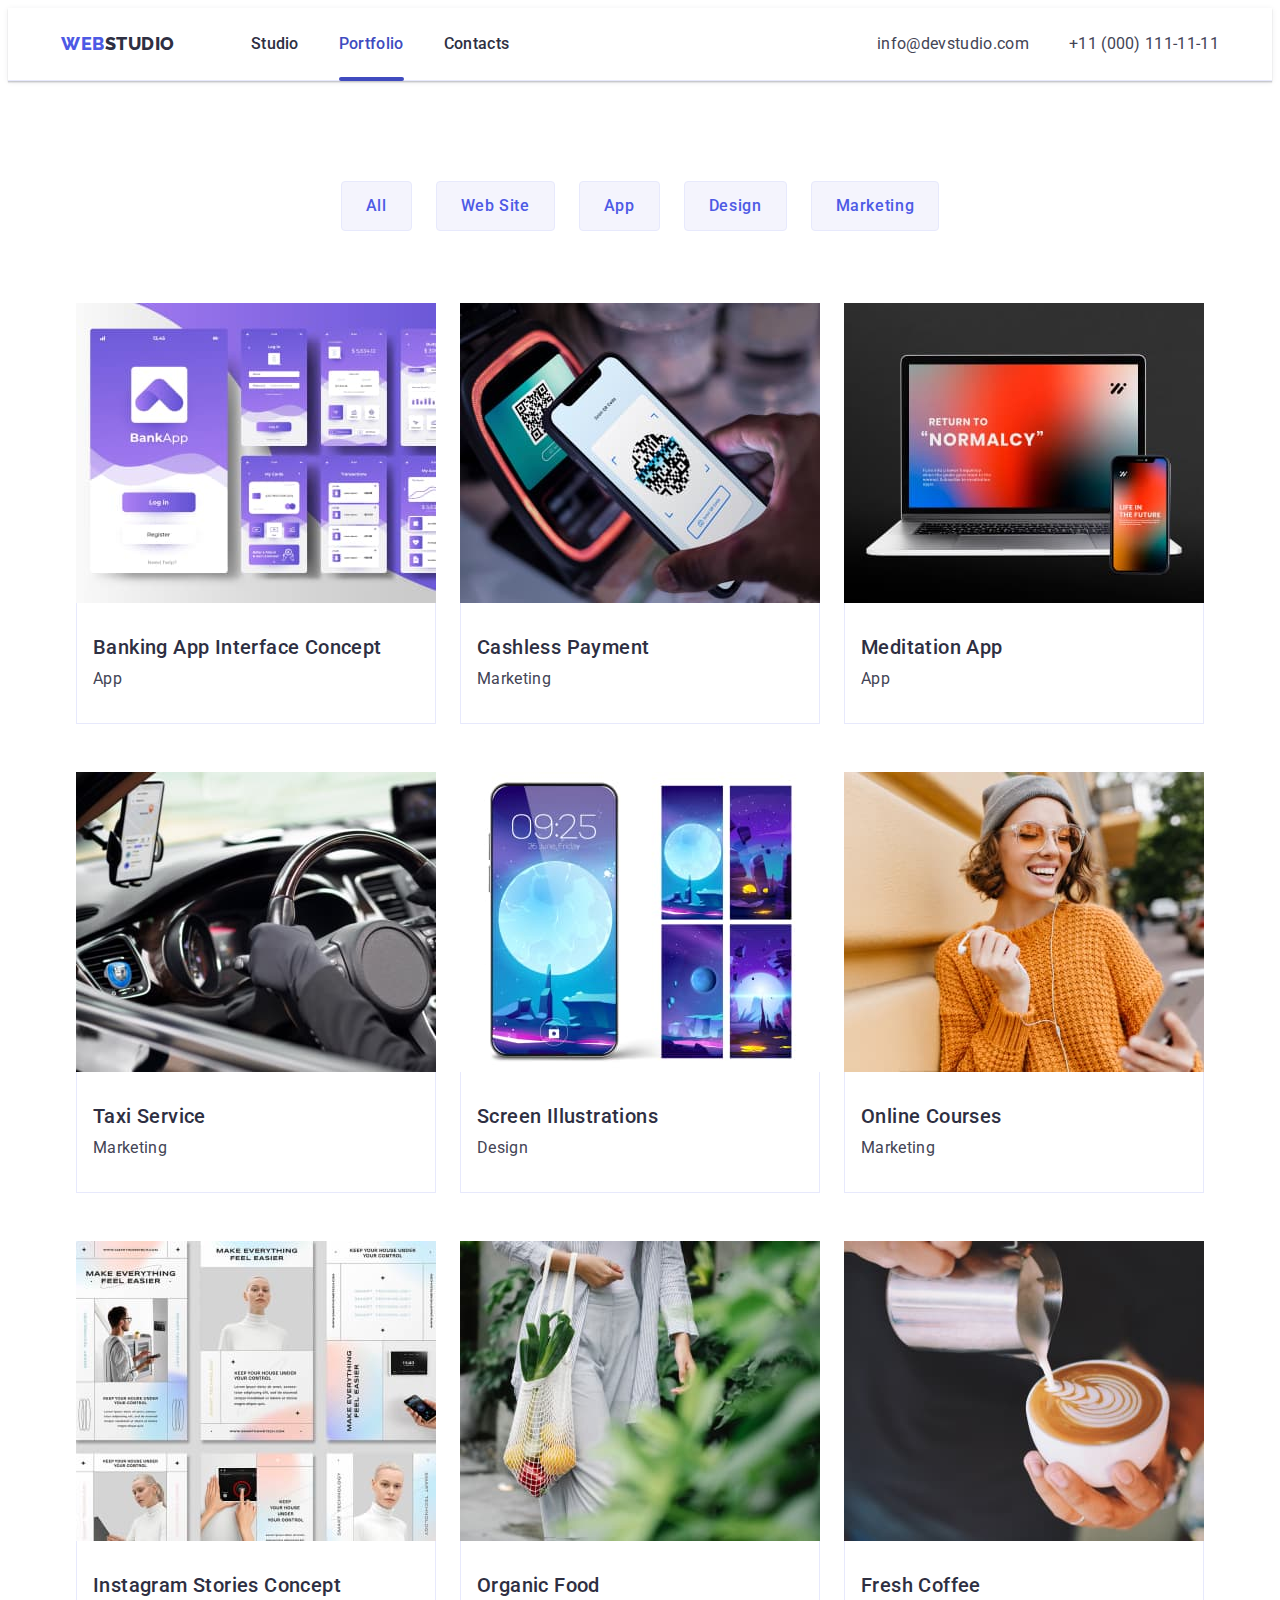
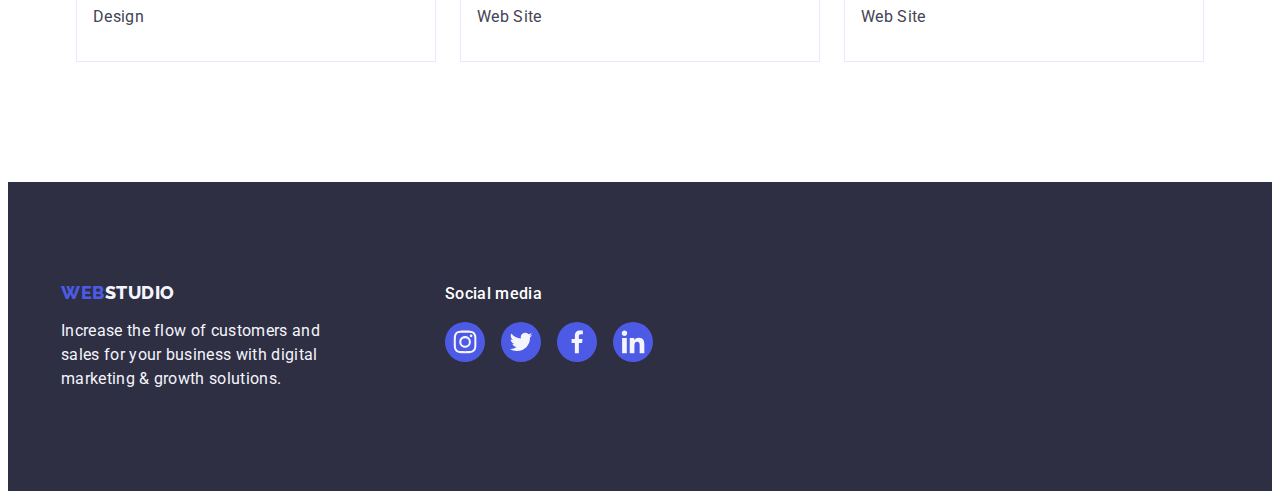
==== portfolio.html @ 753bb424 "start" ====
<!DOCTYPE html>
<html lang="en">
  <head>
    <meta charset="UTF-8" />
    <meta http-equiv="X-UA-Compatible" content="IE=edge" />
    <meta name="viewport" content="width=device-width, initial-scale=1.0" />

    <link rel="preconnect" href="https://fonts.googleapis.com" />
    <link rel="preconnect" href="https://fonts.gstatic.com" crossorigin />
    <link
      href="https://fonts.googleapis.com/css2?family=Raleway:wght@800&family=Roboto:wght@400;500;700&display=swap"
      rel="stylesheet"
    />

    <title>Web Studio</title>
    <link
      rel="stylesheet"
      href="https://cdnjs.cloudflare.com/ajax/libs/modern-normalize/2.0.0/modern-normalize.min.css"
      integrity="sha512-4xo8blKMVCiXpTaLzQSLSw3KFOVPWhm/TRtuPVc4WG6kUgjH6J03IBuG7JZPkcWMxJ5huwaBpOpnwYElP/m6wg=="
      crossorigin="anonymous"
      referrerpolicy="no-referrer"
    />
    <link rel="stylesheet" href="./css/style.css" />
  </head>
  <body class="body">
    <header class="header">
      <div class="container header-container">
        <nav class="header-nav">
          <a class="header-name link" href="./index.html"
            >Web<span class="name-logo">Studio</span></a
          >
          <ul class="header-page list">
            <li>
              <a class="header-menu link" href="./index.html">Studio</a>
            </li>
            <li>
              <a class="header-menu link active" href="./portfolio.html"
                >Portfolio</a
              >
            </li>
            <li><a class="header-menu link" href="">Contacts</a></li>
          </ul>
        </nav>
        <address class="header-adress">
          <ul class="header-link list">
            <li>
              <a class="header-link-soc link" href="mailto:info@devstudio.com"
                >info@devstudio.com</a
              >
            </li>
            <li>
              <a class="header-link-soc link" href="tel:+110001111111"
                >+11 (000) 111-11-11</a
              >
            </li>
          </ul>
        </address>
      </div>
    </header>

    <main>
      <section class="all-section">
        <div class="container portfolio-container">
          <h1 class="visually-hidden">buttons</h1>

          <ul class="buttons list">
            <li class="buttons-list list">
              <button type="button" class="button-soc">All</button>
            </li>
            <li class="list">
              <button type="button" class="button-soc">Web Site</button>
            </li>
            <li class="list">
              <button type="button" class="button-soc">App</button>
            </li>
            <li class="list">
              <button type="button" class="button-soc">Design</button>
            </li>
            <li class="list">
              <button type="button" class="button-soc">Marketing</button>
            </li>
          </ul>

          <ul class="section-img list">
            <li class="section-work">
              <a class="section link" href="/">
                <div class="section-cover-block">
                  <img
                    src="./images/img1-1-portfolio.jpg"
                    alt="Banking app"
                    height="300"
                    width="360"
                  />
                  <p class="section-cover-text">
                    14 Stylish and User-Friendly App Design Concepts · Task
                    Manager App · Calorie Tracker App · Exotic Fruit Ecommerce
                    App · Cloud Storage App
                  </p>
                </div>
                <div class="section-card">
                  <h2 class="section-activity">
                    Banking App Interface Concept
                  </h2>
                  <p class="section-text">App</p>
                </div>
              </a>
            </li>
            <li class="section-work">
              <a class="section link" href="/">
                <div class="section-cover-block">
                  <img
                    src="./images/img2-1-portfolio.jpg"
                    alt="Banking app"
                    height="300"
                    width="360"
                  />
                  <p class="section-cover-text">
                    14 Stylish and User-Friendly App Design Concepts · Task
                    Manager App · Calorie Tracker App · Exotic Fruit Ecommerce
                    App · Cloud Storage App
                  </p>
                </div>
                <div class="section-card">
                  <h2 class="section-activity">Cashless Payment</h2>
                  <p class="section-text">Marketing</p>
                </div>
              </a>
            </li>
            <li class="section-work">
              <a class="section link" href="/">
                <div class="section-cover-block">
                  <img
                    src="./images/img3-1-portfolio.jpg"
                    alt="Banking app"
                    height="300"
                    width="360"
                  />
                  <p class="section-cover-text">
                    14 Stylish and User-Friendly App Design Concepts · Task
                    Manager App · Calorie Tracker App · Exotic Fruit Ecommerce
                    App · Cloud Storage App
                  </p>
                </div>
                <div class="section-card">
                  <h2 class="section-activity">Meditation App</h2>
                  <p class="section-text">App</p>
                </div>
              </a>
            </li>
            <li class="section-work">
              <a class="section link" href="/">
                <div class="section-cover-block">
                  <img
                    src="./images/img1-2-portfolio.jpg"
                    alt="Banking app"
                    height="300"
                    width="360"
                  />
                  <p class="section-cover-text">
                    14 Stylish and User-Friendly App Design Concepts · Task
                    Manager App · Calorie Tracker App · Exotic Fruit Ecommerce
                    App · Cloud Storage App
                  </p>
                </div>
                <div class="section-card">
                  <h2 class="section-activity">Taxi Service</h2>
                  <p class="section-text">Marketing</p>
                </div>
              </a>
            </li>
            <li class="section-work">
              <a class="section link" href="/">
                <div class="section-cover-block">
                  <img
                    src="./images/img2-2-portfolio.jpg"
                    alt="Banking app"
                    height="300"
                    width="360"
                  />
                  <p class="section-cover-text">
                    14 Stylish and User-Friendly App Design Concepts · Task
                    Manager App · Calorie Tracker App · Exotic Fruit Ecommerce
                    App · Cloud Storage App
                  </p>
                </div>
                <div class="section-card">
                  <h2 class="section-activity">Screen Illustrations</h2>
                  <p class="section-text">Design</p>
                </div>
              </a>
            </li>
            <li class="section-work">
              <a class="section link" href="/">
                <div class="section-cover-block">
                  <img
                    src="./images/img3-2-portfolio.jpg"
                    alt="Banking app"
                    height="300"
                    width="360"
                  />
                  <p class="section-cover-text">
                    14 Stylish and User-Friendly App Design Concepts · Task
                    Manager App · Calorie Tracker App · Exotic Fruit Ecommerce
                    App · Cloud Storage App
                  </p>
                </div>
                <div class="section-card">
                  <h2 class="section-activity">Online Courses</h2>
                  <p class="section-text">Marketing</p>
                </div>
              </a>
            </li>
            <li class="section-work">
              <a class="section link" href="/">
                <div class="section-cover-block">
                  <img
                    src="./images/img1-3-portfolio.jpg"
                    alt="Banking app"
                    height="300"
                    width="360"
                  />
                  <p class="section-cover-text">
                    14 Stylish and User-Friendly App Design Concepts · Task
                    Manager App · Calorie Tracker App · Exotic Fruit Ecommerce
                    App · Cloud Storage App
                  </p>
                </div>
                <div class="section-card">
                  <h2 class="section-activity">Instagram Stories Concept</h2>
                  <p class="section-text">Design</p>
                </div>
              </a>
            </li>
            <li class="section-work">
              <a class="section link" href="/">
                <div class="section-cover-block">
                  <img
                    src="./images/img2-3-portfolio.jpg"
                    alt="Banking app"
                    height="300"
                    width="360"
                  />
                  <p class="section-cover-text">
                    14 Stylish and User-Friendly App Design Concepts · Task
                    Manager App · Calorie Tracker App · Exotic Fruit Ecommerce
                    App · Cloud Storage App
                  </p>
                </div>
                <div class="section-card">
                  <h2 class="section-activity">Organic Food</h2>
                  <p class="section-text">Web Site</p>
                </div>
              </a>
            </li>
            <li class="section-work">
              <a class="section link" href="/">
                <div class="section-cover-block">
                  <img
                    src="./images/img3-3-portfolio.jpg"
                    alt="Banking app"
                    height="300"
                    width="360"
                  />
                  <p class="section-cover-text">
                    14 Stylish and User-Friendly App Design Concepts · Task
                    Manager App · Calorie Tracker App · Exotic Fruit Ecommerce
                    App · Cloud Storage App
                  </p>
                </div>
                <div class="section-card">
                  <h2 class="section-activity">Fresh Coffee</h2>
                  <p class="section-text">Web Site</p>
                </div>
              </a>
            </li>
          </ul>
        </div>
      </section>
    </main>

    <footer class="footer">
      <div class="all-footer container">
        <div class="footer-container">
          <a class="footer-name link" href="./index.html"
            >Web<span class="name">Studio</span></a
          >
          <p class="footer-text">
            Increase the flow of customers and sales for your business with
            digital marketing & growth solutions.
          </p>
        </div>
        <div class="footer-social">
          <p class="footer-soc-title">Social media</p>
          <ul class="footer-soc-list">
            <li class="footer-soc-item">
              <a
                class="footer-soc-link"
                href="https://www.instagram.com"
                aria-label="instagram"
                target="_blank"
                rel="noopener noreferrer"
              >
                <svg class="footer-soc-icon" width="24" height="24">
                  <use href="./images/icons.svg#icon-instagram"></use>
                </svg>
              </a>
            </li>
            <li class="footer-soc-item">
              <a
                class="footer-soc-link"
                href="https://twitter.com"
                aria-label="twitter"
                target="_blank"
                rel="noopener noreferrer"
              >
                <svg class="footer-soc-icon" width="24" height="24">
                  <use href="./images/icons.svg#icon-twitter"></use>
                </svg>
              </a>
            </li>
            <li class="footer-soc-item">
              <a
                class="footer-soc-link"
                href="https://www.facebook.com"
                aria-label="facebook"
                target="_blank"
                rel="noopener noreferrer"
              >
                <svg class="footer-soc-icon" width="24" height="24">
                  <use href="./images/icons.svg#icon-facebook"></use>
                </svg>
              </a>
            </li>
            <li class="footer-soc-item">
              <a
                class="footer-soc-link"
                href="https://in.linkedin.com"
                aria-label="linkedin"
                target="_blank"
                rel="noopener noreferrer"
              >
                <svg class="footer-soc-icon" width="24" height="24">
                  <use href="./images/icons.svg#icon-linkedin"></use>
                </svg>
              </a>
            </li>
          </ul>
        </div>
      </div>
    </footer>
  </body>
</html>
---- css/style.css ----
:root {
  --text-section-color: #434455;
  --button-color: #4d5ae5;
  --logo-color: #2e2f42;
  --safari-color: #f4f4fd;
  --main-title-color: #ffffff;
}

body {
  font-family: "Roboto", sans-serif;
  background: var(--main-title-color);
  color: var(--text-section-color);
}

p,
h1,
h2,
h3,
h4,
h5,
h6 {
  margin-top: 0;
  margin-bottom: 0;
}

ul {
  list-style-type: none;
  margin-top: 0;
  margin-bottom: 0;
  padding-left: 0;
}

img {
  display: block;
}

.link {
  text-decoration: none;
}

.list {
  list-style: none;
  margin-top: 0%;
  margin-bottom: 0;
  padding-left: 0%;
}

.container {
  width: 100%;
  max-width: 1158px;
  padding-left: 15px;
  padding-right: 15px;
  margin: 0 auto;
  align-items: center;
  /* outline: 1px solid red; */
}

/*----------BODY----------*/

.body {
  color: #434455;
  background-color: #ffffff;
}

/*----------HEADER-----------*/

.header {
  background: #ffffff;
  border-bottom: 1px solid #e7e9fc;
  /* padding: 24px 0; */
  box-shadow: 0px 2px 1px rgba(46, 47, 66, 0.08),
    0px 1px 1px rgba(46, 47, 66, 0.16), 0px 1px 6px rgba(46, 47, 66, 0.08);
}

.header-container {
  display: flex;
  /* gap: 40px; */
  align-items: center;
}

.header-nav {
  /* padding-top: 24px;
  padding-bottom: 24px; */
  display: flex;
  align-items: center;
  /* flex-grow: 1;
  justify-content: space-between; */
}

.header-name {
  font-family: "Raleway", sans-serif;
  font-style: normal;
  font-weight: 800;
  font-size: 18px;
  line-height: 1.17;
  letter-spacing: 0.03em;
  text-transform: uppercase;
  color: var(--button-color);
  display: inline-block;
  margin-right: 76px;
}

.header-name span {
  font-family: "Raleway", sans-serif;
  color: var(--logo-color);
}

.header-page {
  display: flex;
  gap: 40px;
  justify-content: space-between;
}

.header-menu {
  display: flex;
  font-weight: 500;
  font-size: 16px;
  line-height: 1.5;
  letter-spacing: 0.02em;
  color: var(--logo-color);
  padding: 24px 0;
  transition: color 250ms linear;
  transition-timing-function: cubic-bezier(0.4, 0, 0.2, 1);
}

.active {
  position: relative;
  display: inline-block;
  color: #404bbf;
}

.active::after {
  content: "";
  position: absolute;
  width: 100%;
  height: 4px;
  left: 0px;
  background: #404bbf;
  border-radius: 2px;
  bottom: -1px;
}

.header-menu:hover,
.header-menu:focus {
  color: #404bbf;
}

.header-adress {
  font-style: normal;
  margin-left: auto;
}

.header-link {
  display: flex;
  gap: 40px;
  transition: color 250ms cubic-bezier(0.4, 0, 0.2, 1);
}

.header-contacts {
  transition: color 250ms cubic-bezier(0.4, 0, 0.2, 1);
}

.header-link-soc {
  font-weight: 400;
  font-size: 16px;
  line-height: 1.5;
  letter-spacing: 0.02em;
  color: #434455;
  transition: color 250ms cubic-bezier(0.4, 0, 0.2, 1);
}

.header-link-soc:hover,
.header-link-soc:focus {
  color: #404bbf;
}

/*----------HERO-----------*/

.hero {
  padding-top: 188px;
  padding-bottom: 188px;
  background: var(--logo-color);
  background-image: linear-gradient(
      to bottom,
      rgba(46, 47, 66, 0.7),
      rgba(46, 47, 66, 0.7)
    ),
    url(../images/people-office.jpg);
  background-repeat: no-repeat;
  background-position: center;
  background-size: cover;
  max-width: 1440px;
  margin: 0 auto;
}

.hero-name {
  font-family: "Roboto";
  font-style: normal;
  text-align: center;
  font-weight: 700;
  font-size: 56px;
  line-height: 1.07;
  letter-spacing: 0.02em;
  color: var(--main-title-color);
  margin-left: auto;
  margin-right: auto;
  margin-bottom: 48px;
  max-width: 496px;
  max-height: 120px;
}

.hero-button {
  font-family: "Roboto", sans-serif;
  font-style: normal;
  font-weight: 500;
  font-size: 16px;
  line-height: 1.5;
  letter-spacing: 0.04em;
  color: var(--main-title-color);
  background-color: var(--button-color);
  cursor: pointer;
  display: block;
  min-width: 169px;
  min-height: 56px;
  text-align: center;
  border: none;
  background-color: var(--button-color);
  border-radius: 4px;
  margin-left: auto;
  margin-right: auto;
  transition-property: background-color;
  transition-duration: 250ms;
  transition-timing-function: cubic-bezier(0.4, 0, 0.2, 1);
}

.hero-button:hover,
.hero-button:focus {
  background-color: #404bbf;
  box-shadow: 0px 4px 4px rgba(0, 0, 0, 0.15);
}

/*----------SECTION1-----------*/

.scroll {
  padding-top: 120px;
  padding-bottom: 120px;
}

.scroll-list {
  display: flex;
  gap: 24px;
  width: calc((100% - 72) / 4);
}

.visually-hidden {
  position: absolute;
  width: 1px;
  height: 1px;
  margin: -1px;
  border: 0;
  padding: 0;
  white-space: nowrap;
  clip-path: inset(100%);
  clip: rect(0 0 0 0);
  overflow: hidden;
}

.scroll-item {
  width: calc((100% - 72px) / 4);
}

.scroll-icon-fond {
  display: flex;
  align-items: center;
  justify-content: center;
  height: 112px;
  background-color: var(--safari-color);
  /* padding: 24px 100px; */
  border-radius: 4px;
  margin-bottom: 8px;
}

.scroll-icon-item {
  fill: #4d5ae5;
}

.scroll-name {
  font-weight: 500;
  font-size: 20px;
  line-height: 1.2;
  letter-spacing: 0.02em;
  color: var(--logo-color);
  list-style: none;
  margin-bottom: 8px;
}

.scroll-text {
  /* font-weight: 400; */
  font-size: 16px;
  line-height: 1.5;
  letter-spacing: 0.02em;
  color: #434455;
}

/*----------WORK-----------*/

.work-are {
  padding-bottom: 120px;
}

.work-name {
  font-weight: 700;
  font-size: 36px;
  line-height: 1.11;
  letter-spacing: 0.02em;
  text-align: center;
  text-transform: capitalize;
  color: var(--logo-color);
  margin-bottom: 72px;
}

.work-list {
  /* padding-top: 20px;
  padding-bottom: 120px; */
  display: flex;
  gap: 24px;
}

/* .work-item {
  width: calc((100% - 48px) / 3);
} */

/*----------MADE-----------*/

.made {
  background-color: var(--safari-color);
  height: 732px;
  padding-top: 120px;
  padding-bottom: 120px;
}

.made-team {
  font-weight: 700;
  font-size: 36px;
  line-height: 1.11;
  letter-spacing: 0.02em;
  text-align: center;
  text-transform: capitalize;
  color: var(--logo-color);
  /* padding-top: 120px; */
  margin-bottom: 72px;
}

.made-list {
  display: flex;
  gap: 24px;
}

.made-item {
  background-color: #ffffff;
  border-radius: 0px 0px 4px 4px;
  box-shadow: 0px 1px 6px rgba(46, 47, 66, 0.08),
    0px 1px 1px rgba(46, 47, 66, 0.16), 0px 2px 1px rgba(46, 47, 66, 0.08);
}

.made-name {
  font-weight: 500;
  font-size: 20px;
  line-height: 1.2;
  letter-spacing: 0.02em;
  color: var(--logo-color);
  text-align: center;
  /* padding-top: 32px; */
  margin-bottom: 8px;
}

.made-card {
  padding: 32px 0px;
}

.made-activity {
  font-weight: 400;
  font-size: 16px;
  line-height: 1.5;
  letter-spacing: 0.02em;
  color: #434455;
  text-align: center;
  margin-bottom: 8px;
}

.made-soc-list {
  display: flex;
  gap: 24px;
  justify-content: center;
  align-items: center;
  /* padding: 32px 0; */
}

.made-soc-item {
  background-color: var(--button-color);
  width: 40px;
  height: 40px;
  border-radius: 50%;
}

.made-soc-link {
  display: flex;
  justify-content: center;
  align-items: center;
  width: 100%;
  height: 100%;
  background-color: var(--button-color);
  border-radius: 50%;
  transition: background-color 250ms cubic-bezier(0.4, 0, 0.2, 1);
}

.made-soc-icon {
  fill: var(--safari-color);
}

.made-soc-link:hover,
.made-soc-link:focus {
  background-color: #404bbf;
}

.customers {
  padding-top: 120px;
  padding-bottom: 120px;
}

/* .customers-container {
  padding-top: 120px;
  padding-bottom: 120px;
} */

.customers-title {
  font-size: 36px;
  line-height: 1.11;
  text-align: center;
  letter-spacing: 0.02em;
  text-transform: capitalize;
  color: var(--logo-color);
  margin-bottom: 72px;
}

.customers-list {
  display: flex;
  align-items: flex-start;
  padding: 0px;
  gap: 24px;
}

.customers-item {
  width: calc((100% - 120px) / 6);
  height: 88px;
}

.customers-link {
  width: 100%;
  height: 100%;
  border: 1px solid #8e8f99;
  border-radius: 4px;
  display: flex;
  align-items: center;
  justify-content: center;
  color: #8e8f99;
  transition: border-color 250ms cubic-bezier(0.4, 0, 0.2, 1),
    color 250ms cubic-bezier(0.4, 0, 0.2, 1), box-shadow: 0px 4px 4px rgba(0, 0, 0, 0.25);
}

.customers-icon {
  fill: currentColor;
}
.customers-link:hover,
.customers-link:focus {
  border-color: #404bbf;
  color: #404bbf;
  box-shadow: 0px 4px 4px rgba(0, 0, 0, 0.25);
}

.customers-item:hover .customers-link,
.customers-item:focus .customers-link {
  border: 1px solid #404bbf;
  box-shadow: 0px 4px 4px rgba(0, 0, 0, 0.25);
}

/*----------FOOTER-----------*/

.footer {
  background-color: var(--logo-color);
  /* height: 312px; */
  padding-top: 100px;
  padding-bottom: 100px;
  /* display: flex; */
}

.all-footer {
  display: flex;
  align-items: baseline;
  /* gap: 120px; */
  /* margin-left: 120px; */
}

.footer-container {
  /* display: flex;
  align-items: baseline; */
  margin-right: 120px;
}

.footer-name {
  font-family: "Raleway", sans-serif;
  font-style: normal;
  font-weight: 800;
  font-size: 18px;
  line-height: 1.17;
  letter-spacing: 0.03em;
  text-transform: uppercase;
  color: var(--button-color);
  display: inline-block;
  margin-bottom: 16px;
}

.name {
  font-family: "Raleway", sans-serif;
  color: var(--safari-color);
}

.footer-text {
  font-size: 16px;
  line-height: 1.5;
  letter-spacing: 0.02em;
  color: var(--safari-color);
  width: 264px;
  margin-left: 0;
}

.footer-social {
}

.footer-soc-title {
  font-weight: 500;
  font-size: 16px;
  line-height: 1.5;
  letter-spacing: 0.02em;
  color: var(--main-title-color);
  margin-bottom: 16px;
}

.footer-soc-list {
  display: flex;
  gap: 16px;
  /* justify-content: center;
  align-items: center;
  padding: 32px 0; */
}

.footer-soc-item {
  width: 40px;
  height: 40px;
}

.footer-soc-icon {
  fill: #f4f4fd;
}

.footer-soc-link:hover,
.footer-soc-link:focus {
  background-color: #31d0aa;
  border-radius: 50%;
}

.footer-soc-link {
  background-color: var(--button-color);
  border-radius: 50%;
  display: flex;
  justify-content: center;
  align-items: center;
  width: 100%;
  height: 100%;
  transition: background-color 250ms cubic-bezier(0.4, 0, 0.2, 1);
}

/*===============PORTFOLIO===============*/
/*---------------HEADER---------------*/

/*-----------------MAIN-----------------*/

.name-logo {
  color: #2e2f42;
}

.buttons {
  margin-top: 100px;
}

.button-soc {
  font-family: "Roboto", sans-serif;
  font-style: normal;
  font-weight: 500;
  font-size: 16px;
  line-height: 1.5;
  letter-spacing: 0.04em;
  color: var(--button-color);
  background-color: var(--safari-color);
  cursor: pointer;
  border: 1px solid #e7e9fc;
  border-radius: 4px;
  display: block;
  padding: 12px 24px 12px 24px;
  transition: color 250ms cubic-bezier(0.4, 0, 0.2, 1),
    background-color 250ms cubic-bezier(0.4, 0, 0.2, 1),
    border-color 250ms cubic-bezier(0.4, 0, 0.2, 1),
    box-shadow 250ms cubic-bezier(0.4, 0, 0.2, 1);
}

.button-soc:hover,
.button-soc:focus {
  color: #ffffff;
  background-color: #404bbf;
  border: 1px solid transparent;
  box-shadow: 0px 3px 1px rgba(0, 0, 0, 0.1), 0px 2px 1px rgba(0, 0, 0, 0.08),
    0px 2px 2px rgba(0, 0, 0, 0.12);
}

.buttons {
  display: flex;
  justify-content: center;
  margin-bottom: 72px;
  margin-left: auto;
  margin-right: auto;
  gap: 24px;
}

/* .buttons-list {
} */

/*-----------------SECTION-----------------*/

.portfolio-container {
  padding-bottom: 120px;
}

.section {
  display: block;
  transition: box-shadow 250ms cubic-bezier(0.4, 0, 0.2, 1);
}

.section:hover,
.section:focus {
  box-shadow: 0px 1px 6px rgba(46, 47, 66, 0.08),
    0px 1px 1px rgba(46, 47, 66, 0.16), 0px 2px 1px rgba(46, 47, 66, 0.08);
}

.section:hover .section-text {
  transform: translateY(0%);
}

.section:focus .section-text {
  transform: translateY(0%);
}

.section-img {
  display: flex;
  flex-wrap: wrap;
  flex-direction: row;
  justify-content: center;
  padding: 0px;
  gap: 24px;
  row-gap: 48px;
  width: calc((100%-48px) / 3);
}

.section-card {
  /* padding-top: 32px;
  padding-bottom: 32px;
  padding-left: 16px; */
  border-bottom: 1px solid #e7e9fc;
  border-left: 1px solid #e7e9fc;
  border-right: 1px solid #e7e9fc;
  padding: 32px 16px;
}

/* .section-work {
  /* width: calc((100%-48px) / 3); */
  /* background-color: #ffffff;
  overflow: hidden; */
/* } */ 

.section-work:hover .section-cover-text {
  transform: translateY(0%);
}

.section-work:focus .section-cover-text {
  transform: translateY(0%);
}

.section:focus .section-cover-text {
  transform: translateY(0%);
}

.section-activity {
  font-weight: 500;
  font-size: 20px;
  line-height: 1.2;
  letter-spacing: 0.02em;
  color: var(--logo-color);
  margin-bottom: 8px;
}

.section-text {
  /* font-weight: 400; */
  font-size: 16px;
  line-height: 1.5;
  letter-spacing: 0.02em;
  color: var(--text-section-color);
}

.section-cover-block {
  position: relative;
  overflow: hidden;
  top: 0;
  left: 0;
  /* transition: transform 250ms cubic-bezier(0.4, 0, 0.2, 1); */
}

.section-cover-text {
  font-size: 16px;
  line-height: 1.5;
  letter-spacing: 0.02em;
  color: var(--safari-color);
  padding: 40px 32px;
  height: 100%;
  position: absolute;
  background: var(--button-color);
  top: 0;
  left: 0;
  transform: translateY(100%);
  transition-property: transform;
  transition-duration: 250ms;
  transition-timing-function: cubic-bezier(0.4, 0, 0.2, 1);
}

/* =========================MODAL=====================  */

.backdrop {
  position: fixed;
  top: 0;
  width: 100%;
  height: 100%;
  background: rgba(46, 47, 66, 0.4);
  transition: opacity, visibility;
  transition-duration: 250ms;
  transition-timing-function: cubic-bezier(0.4, 0, 0.2, 1);
}

.backdrop.is-hidden .modal {
  transform: translate(-50%, -50%) scale(0);
}

.modal {
  position: absolute;
  top: 50%;
  left: 50%;
  transform: translate(-50%, -50%) scale(1);
  transition: transform 250ms cubic-bezier(0.4, 0, 0.2, 1);
  width: 408px;
  min-height: 584px;
  background-color: #fcfcfc;
  box-shadow: 0px 1px 1px rgba(0, 0, 0, 0.14), 0px 1px 3px rgba(0, 0, 0, 0.12),
    0px 2px 1px rgba(0, 0, 0, 0.2);
  border-radius: 4px;
}

.modal-button {
  position: absolute;
  display: flex;
  align-items: center;
  justify-content: center;
  right: 24px;
  top: 24px;
  width: 24px;
  height: 24px;
  border: 1px solid rgba(0, 0, 0, 0.1);
  border-radius: 50%;
  cursor: pointer;
  background-color: #e7e9fc;
  padding: 0;
  transition: background-color 250ms cubic-bezier(0.4, 0, 0.2, 1),
    border 250ms cubic-bezier(0.4, 0, 0.2, 1);
}

.modal-button:hover,
.modal-button:focus {
  background-color: #404bbf;
  border: none;
}

.modal-icon {
  transition: fill 250ms cubic-bezier(0.4, 0, 0.2, 1);
}

.modal-button:hover .modal-icon,
.modal-button:focus .modal-icon {
  fill: #ffffff;
}

.is-hidden {
  visibility: hidden;
  opacity: 0;
  pointer-events: none;
}
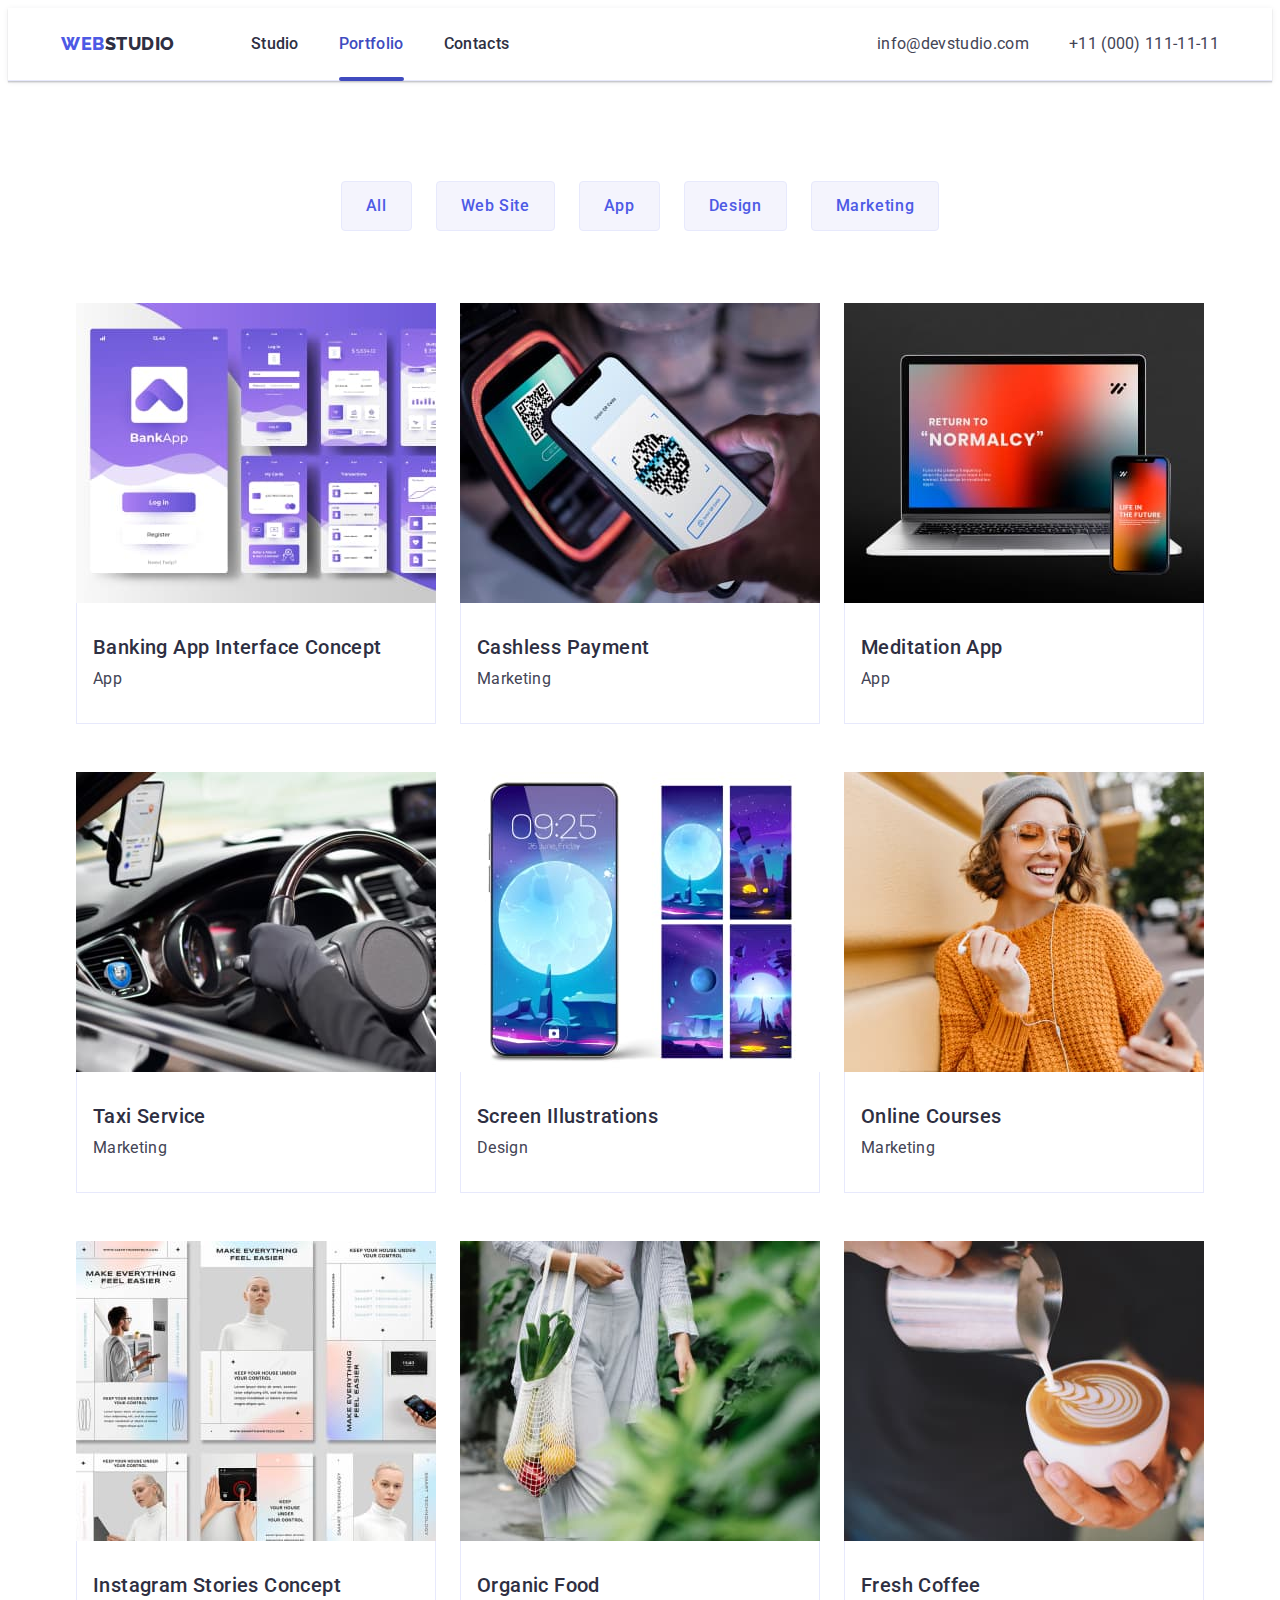
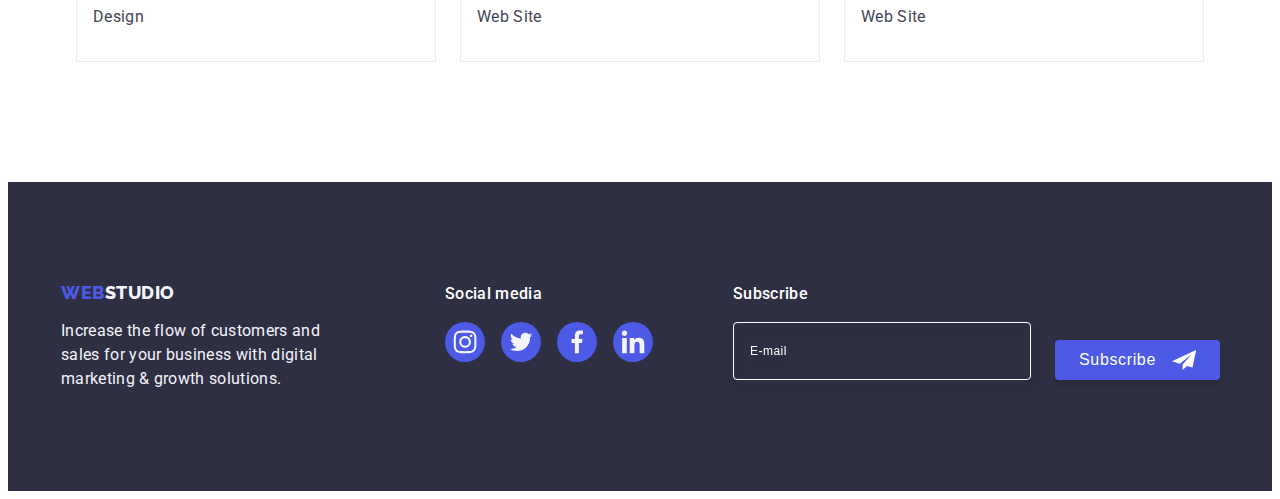
==== commit 57deb236: "END" ====
--- a/portfolio.html
+++ b/portfolio.html
@@ -346,6 +346,25 @@
             </li>
           </ul>
         </div>
+        <div class="footer-subscribe-container">
+          <p class="subscribe-title">Subscribe</p>
+          <form class="subscribe-form">
+            <label class="subscribe-label">
+              <input
+                class="input-subscribe"
+                type="email"
+                name="email"
+                placeholder="E-mail"
+              />
+            </label>
+            <button class="subscribe-btn" type="submit">
+              Subscribe
+              <svg class="subscribe-icon" width="24" height="24">
+                <use href="./images/icons.svg#icon-send"></use>
+              </svg>
+            </button>
+          </form>
+        </div>
       </div>
     </footer>
   </body>
--- a/css/style.css
+++ b/css/style.css
@@ -4,6 +4,7 @@
   --logo-color: #2e2f42;
   --safari-color: #f4f4fd;
   --main-title-color: #ffffff;
+  --pressed-state: #404bbf;
 }
 
 body {
@@ -465,12 +466,14 @@
   justify-content: center;
   color: #8e8f99;
   transition: border-color 250ms cubic-bezier(0.4, 0, 0.2, 1),
-    color 250ms cubic-bezier(0.4, 0, 0.2, 1), box-shadow: 0px 4px 4px rgba(0, 0, 0, 0.25);
+    color 250ms cubic-bezier(0.4, 0, 0.2, 1),
+    box-shadow 0px 4px 4px rgba(0, 0, 0, 0.25);
 }
 
 .customers-icon {
   fill: currentColor;
 }
+
 .customers-link:hover,
 .customers-link:focus {
   border-color: #404bbf;
@@ -534,9 +537,6 @@
   margin-left: 0;
 }
 
-.footer-social {
-}
-
 .footer-soc-title {
   font-weight: 500;
   font-size: 16px;
@@ -580,6 +580,94 @@
   transition: background-color 250ms cubic-bezier(0.4, 0, 0.2, 1);
 }
 
+.footer-subscribe-container {
+  margin-left: 80px;
+}
+
+.subscribe-title {
+  font-weight: 500;
+  font-size: 16px;
+  line-height: 1.5;
+  letter-spacing: 0.02em;
+  color: var(--main-title-color);
+  margin-bottom: 16px;
+}
+
+.subscribe-form {
+  display: flex;
+  gap: 24px;
+  align-items: flex-end;
+}
+
+.input-subscribe {
+  font-size: 12px;
+  line-height: 1.5;
+  display: flex;
+  align-items: center;
+  letter-spacing: 0.04em;
+  background-color: transparent;
+  color: var(--main-title-color);
+  border: 1px solid var(--main-title-color);
+  filter: drop-shadow(0px 4px 4px rgba(0, 0, 0, 0.15));
+  transition: background-color 250ms cubic-bezier(0.4, 0, 0.2, 1);
+  border-radius: 4px;
+  min-width: 264px;
+  height: 40px;
+  padding: 8px 16px;
+}
+
+.input-subscribe::placeholder {
+  color: var(--main-title-color);
+}
+.input-subscribe:focus,
+.input-subscribe:active {
+  border: 1px solid var(--button-color);
+}
+
+.subscribe-btn {
+  font-weight: 500;
+  font-size: 16px;
+  line-height: 1.5;
+  display: flex;
+  align-items: center;
+  text-align: start;
+  justify-content: center;
+  letter-spacing: 0.04em;
+  color: var(--main-title-color);
+  background: var(--button-color);
+  border-radius: 4px;
+  border: none;
+  padding: 8px 24px;
+  min-width: 165px;
+  height: 40px;
+  cursor: pointer;
+  box-shadow: 0px 4px 4px rgba(0, 0, 0, 0.15);
+  transition: background-color 250ms cubic-bezier(0.4, 0, 0.2, 1);
+  position: relative;
+}
+
+.subscribe-btn:hover,
+.subscribe-btn:focus {
+  background-color: var(--pressed-state);
+}
+
+.subscribe-icon {
+  width: 24px;
+  height: 24px;
+  background: var(--button-color);
+  fill: var(--main-title-color);
+  margin-left: 16px;
+  display: block;
+  transition: background-color 250ms cubic-bezier(0.4, 0, 0.2, 1);
+}
+
+.subscribe-btn:hover .icon-btn {
+  background-color: var(--pressed-state);
+}
+
+.subscribe-btn:focus .icon-btn {
+  background-color: var(--pressed-state);
+}
 /*===============PORTFOLIO===============*/
 /*---------------HEADER---------------*/
 
@@ -682,9 +770,9 @@
 
 /* .section-work {
   /* width: calc((100%-48px) / 3); */
-  /* background-color: #ffffff;
+/* background-color: #ffffff;
   overflow: hidden; */
-/* } */ 
+/* } */
 
 .section-work:hover .section-cover-text {
   transform: translateY(0%);
@@ -769,6 +857,7 @@
   box-shadow: 0px 1px 1px rgba(0, 0, 0, 0.14), 0px 1px 3px rgba(0, 0, 0, 0.12),
     0px 2px 1px rgba(0, 0, 0, 0.2);
   border-radius: 4px;
+  padding: 72px 24px 24px 24px;
 }
 
 .modal-button {
@@ -809,3 +898,175 @@
   opacity: 0;
   pointer-events: none;
 }
+
+.modal-title {
+  width: 360px;
+  font-weight: 500;
+  font-size: 16px;
+  line-height: 1.5;
+  text-align: center;
+  letter-spacing: 0.02em;
+  color: var(--logo-color);
+  padding-bottom: 16px;
+}
+
+.modal-field {
+  margin-bottom: 8px;
+}
+
+.modal-input {
+  width: 100%;
+  height: 40px;
+  border: 1px solid rgba(46, 47, 66, 0.4);
+  /* border: 1px solid #4d5ae5; */
+  border-radius: 4px;
+  background-color: transparent;
+  padding-left: 38px;
+  padding-right: 16px;
+  outline: transparent;
+  transition: border-color 250ms cubic-bezier(0.4, 0, 0.2, 1);
+}
+
+.modal-input:focus {
+  border-color: var(--button-color);
+}
+
+.modal-input:focus + .input-icon {
+  fill: var(--button-color);
+}
+
+/* .modal-input::placeholder {
+  font-size: 12px;
+  line-height: 1.17;
+  letter-spacing: 0.04em;
+  color: rgba(46, 47, 66, 0.4);
+} */
+
+.modal-label {
+  font-size: 12px;
+  line-height: 1.17;
+  letter-spacing: 0.04em;
+  color: #8e8f99;
+  display: block;
+  margin-bottom: 4px;
+}
+
+.input-wrap {
+  position: relative;
+}
+
+.input-icon {
+  fill: var(--logo-color);
+  position: absolute;
+  left: 16px;
+  top: 50%;
+  transform: translateY(-50%);
+  transition: fill 250ms cubic-bezier(0.4, 0, 0.2, 1);
+}
+
+.modal-textarea {
+  font-size: 12px;
+  line-height: 1.17;
+  letter-spacing: 0.04em;
+  color: rgba(46, 47, 66, 0.4);
+  width: 100%;
+  height: 120px;
+  border: 1px solid rgba(46, 47, 66, 0.4);
+  border-radius: 4px;
+  background-color: transparent;
+  padding: 8px 16px;
+  resize: none;
+  outline: transparent;
+  transition: border-color 250ms cubic-bezier(0.4, 0, 0.2, 1);
+}
+
+.modal-field-textarea {
+  margin-bottom: 16px;
+}
+
+.modal-textarea:focus {
+  border-color: var(--button-color);
+}
+
+.modal-textarea::placeholder {
+  font-size: 12px;
+  line-height: 1.17;
+  letter-spacing: 0.04em;
+  color: rgba(46, 47, 66, 0.4);
+}
+
+.modal-checkbox {
+  margin-bottom: 24px;
+  outline: transparent;
+}
+
+.modal-checkbox:focus {
+  outline: 1px solid var(--button-color);
+}
+
+.check-text {
+  font-size: 12px;
+  line-height: 1.17;
+  letter-spacing: 0.04em;
+  color: #8e8f99;
+  margin-left: 8px;
+  align-items: center;
+  border-radius: 4px;
+  border: none;
+  transition: border 250ms cubic-bezier(0.4, 0, 0.2, 1);
+}
+
+.check-text span {
+  width: 16px;
+  height: 16px;
+  border: 1px solid rgba(46, 47, 66, 0.4);
+  border-radius: 2px;
+  margin-right: 8px;
+  align-items: center;
+  justify-content: center;
+  fill: transparent;
+  display: inline-flex;
+  transition: background-color 250ms cubic-bezier(0.4, 0, 0.2, 1),
+    border 250ms cubic-bezier(0.4, 0, 0.2, 1),
+    fill 250ms cubic-bezier(0.4, 0, 0.2, 1);
+}
+
+.check-text a {
+  line-height: 1.33;
+  text-decoration-line: underline;
+  color: var(--button-color);
+  padding-left: 4px;
+}
+
+.input-check:checked + .check-text span {
+  background-color: var(--pressed-state);
+  border-color: var(--pressed-state);
+  fill: #f4f4fd;
+  border: none;
+}
+
+.input-check:focus + .check-text {
+  border: 1px solid var(--pressed-state);
+}
+
+.modal-send-btn {
+  display: block;
+  min-width: 169px;
+  height: 56px;
+  padding: 16px 32px;
+  font-weight: 500;
+  line-height: 1.5;
+  letter-spacing: 0.04em;
+  background-color: var(--button-color);
+  color: var(--main-title-color);
+  text-align: center;
+  border-radius: 4px;
+  box-shadow: 0px 4px 4px rgba(0, 0, 0, 0.15);
+  transition: background-color 250ms cubic-bezier(0.4, 0, 0.2, 1);
+  margin: 24px auto;
+}
+
+.modal-send-btn:hover,
+.modal-send-btn:focus {
+  background-color: var(--pressed-state);
+}
